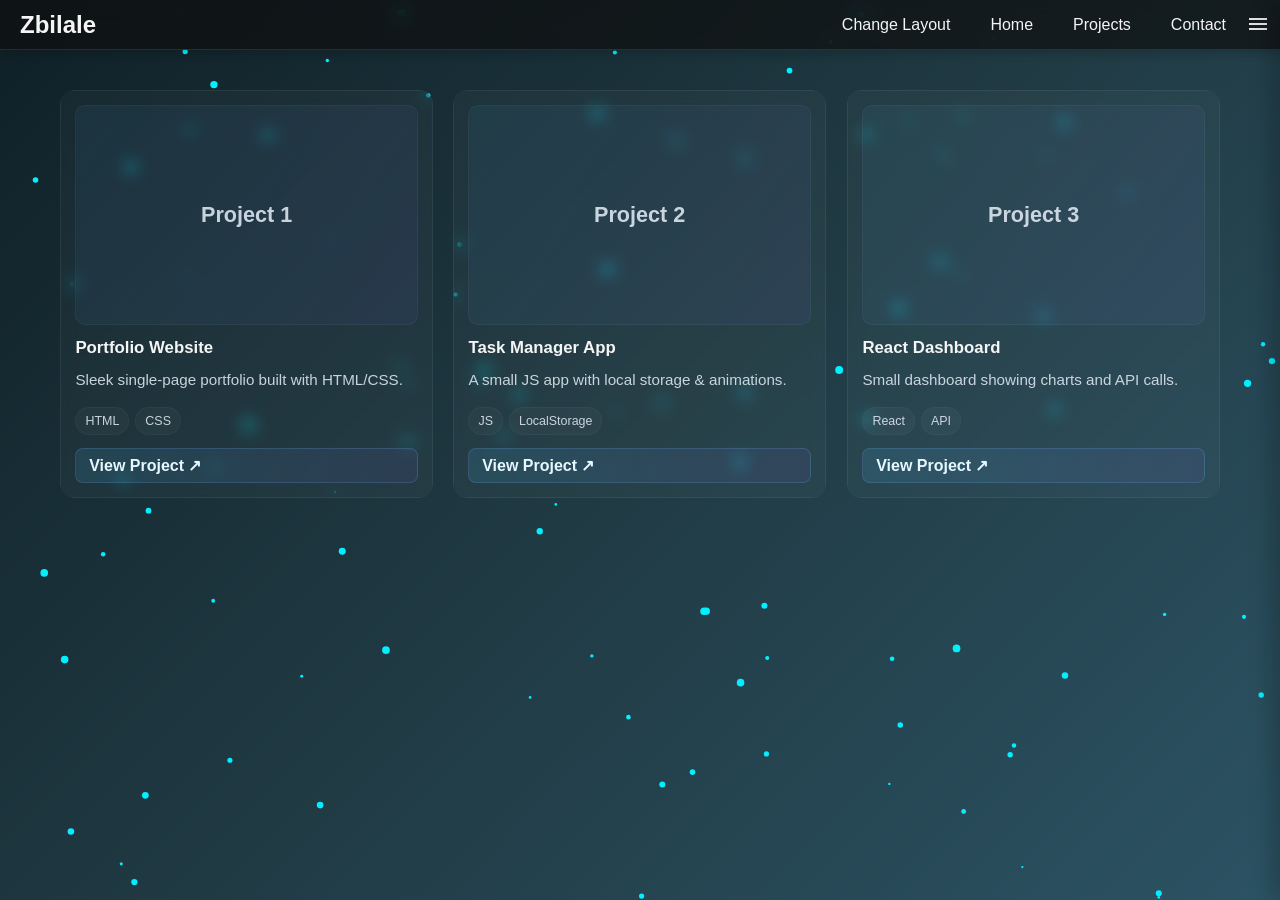
==== projects/grid.html @ d765d075 "Portfolio" ====
<!doctype html>
<html lang="en">
<head>
  <meta charset="utf-8" />
  <meta name="viewport" content="width=device-width,initial-scale=1" />
  <link rel="stylesheet" href="grid.css">
  <link rel="stylesheet" href="../nav.css">
  <link rel="stylesheet" href="../style.css">
  <title>My Projects</title>
  
</head>
<body>
  <canvas id="particles"></canvas>
  <div class="top-nav">
    <h2>Zbilale</h2>
    <ul>
      <li class="hideOnMobile"><a href="projects.html">Change Layout</a></li>
      <li class="hideOnMobile"><a href="../index.html">Home</a></li>
      <li class="hideOnMobile"><a href="projects/projects.html">Projects</a></li>
      <li class="hideOnMobile"><a href="contact/contact.html">Contact</a></li>
      <li>
        <button class="menu-btn" onclick="toggleSidebar()"><svg xmlns="http://www.w3.org/2000/svg" height="24px" viewBox="0 -960 960 960" width="24px" fill="#e3e3e3"><path d="M120-240v-80h720v80H120Zm0-200v-80h720v80H120Zm0-200v-80h720v80H120Z"/></svg></button>
      </li>
    </ul>
  </div>
  <div class="wrap">
      <div class="projects-grid" id="projectsGrid">
        <!-- Project 1 -->
        <article class="project-card">
          <a class="project-link" href="https://example.com/project1" target="_blank" rel="noopener noreferrer">
            <div class="project-inner" tabindex="0">
              <div class="project-thumb">Project 1</div>
              <h3 class="project-title">Portfolio Website</h3>
              <p class="project-desc">Sleek single-page portfolio built with HTML/CSS.</p>
              <div class="tags"><span class="tag">HTML</span><span class="tag">CSS</span></div>
              <span class="view-btn" aria-hidden="true">View Project ↗</span>
            </div>
          </a>
        </article>

        <!-- Project 2 -->
        <article class="project-card">
          <a class="project-link" href="https://example.com/project2" target="_blank" rel="noopener noreferrer">
            <div class="project-inner" tabindex="0">
              <div class="project-thumb">Project 2</div>
              <h3 class="project-title">Task Manager App</h3>
              <p class="project-desc">A small JS app with local storage & animations.</p>
              <div class="tags"><span class="tag">JS</span><span class="tag">LocalStorage</span></div>
              <span class="view-btn" aria-hidden="true">View Project ↗</span>
            </div>
          </a>
        </article>

        <!-- Project 3 -->
        <article class="project-card">
          <a class="project-link" href="https://example.com/project3" target="_blank" rel="noopener noreferrer">
            <div class="project-inner" tabindex="0">
              <div class="project-thumb">Project 3</div>
              <h3 class="project-title">React Dashboard</h3>
              <p class="project-desc">Small dashboard showing charts and API calls.</p>
              <div class="tags"><span class="tag">React</span><span class="tag">API</span></div>
              <span class="view-btn" aria-hidden="true">View Project ↗</span>
            </div>
          </a>
        </article>
    </section>
  </div>

  <!--sidebar-->
  <ul class="sidebar">
    <button class="close-btn" onclick="toggleSidebar()"><svg xmlns="http://www.w3.org/2000/svg" height="24px" viewBox="0 -960 960 960" width="24px" fill="#e3e3e3"><path d="m256-200-56-56 224-224-224-224 56-56 224 224 224-224 56 56-224 224 224 224-56 56-224-224-224 224Z"/></svg></button>
    <li class="hideOnMobile"><a href="projects.html">Change Layout</a></li>
    <li><a href="../index.html">Home</a></li>
    <li><a href="#">Projects</a></li>
    <li><a href="../contact/contact.html">Contact</a></li>
    
  </ul>
<script src="../script.js"></script>
<script src="grid.js"></script>
</body>
</html>
---- projects/grid.css ----
:root{
    --bg-dark: #0d1117;
    --card-bg: rgba(255,255,255,0.03);
    --accent-1: rgba(70,200,255,0.12);
    --accent-2: rgba(150,100,255,0.08);
    --text: #e6eef8;
    --muted: rgba(230,238,248,0.85);
    --gap: 1.25rem;
}

/* page layout */
html,body{height:100%; margin:0; font-family: "Nunito Sans", system-ui, sans-serif; background:
    radial-gradient(circle at 10% 10%, rgba(0,191,255,0.06), transparent 15%),
    radial-gradient(circle at 90% 90%, rgba(138,43,226,0.05), transparent 20%),
    var(--bg-dark);
    color:var(--text);
}

.wrap{max-width:1200px; margin:40px auto; padding:0 20px;}

h1{margin:0 0 12px 0; font-size:1.6rem; letter-spacing:0.6px}
.lead{color:var(--muted); margin-bottom:1.6rem; font-size:0.95rem}

/* projects section */
.projects-section{padding:1rem 0 3rem}
.section-title{font-size:1.4rem; margin-bottom:0.5rem}

.projects-grid {
    display: grid;
    grid-template-columns: repeat(auto-fit, minmax(300px, 1fr));
    gap: var(--gap);
}

.project-card {
    border-radius: 14px;
    overflow: hidden;
    transition: transform .25s ease, box-shadow .25s ease;
    /* slight parent movement on hover */
    will-change: transform;
}
.project-card:focus-within { outline: 2px solid rgba(70,200,255,0.12); outline-offset: 4px; }

/* inner content (this is what animates in) */
.project-inner{
    background: var(--card-bg);
    padding: 0.9rem;
    border-radius: 12px;
    border: 1px solid rgba(255,255,255,0.06);
    backdrop-filter: blur(8px);
    box-shadow: 0 6px 18px rgba(0,0,0,0.5);
    display:flex;
    flex-direction:column;
    gap:0.8rem;

    /* start hidden / down */
    opacity: 0;
    transform: translateY(40px);
    transition: transform .6s cubic-bezier(.2,.9,.2,1), opacity .6s ease;
    will-change: transform, opacity;
}

/* "shown" state toggled by JS */
.project-inner.show{
    opacity: 1;
    transform: translateY(0);
}

/* thumbnail (big) */
.project-thumb{
    height: 220px;
    border-radius: 10px;
    display:block;
    overflow:hidden;
    border: 1px solid rgba(255,255,255,0.04);
    background: linear-gradient(120deg, rgba(70,200,255,0.06), rgba(150,100,255,0.06));
    display:flex;
    align-items:center;
    justify-content:center;
    color:var(--muted);
    font-weight:700;
    font-size:1.35rem;
}

.project-title{ margin:0; font-size:1.05rem }
.project-desc{ margin:0; color:var(--muted); font-size:0.95rem }
.tags{ margin-top:6px }
.tag{
    display:inline-block; margin-right:6px; padding:6px 9px; border-radius:999px;
    font-size:0.78rem; background: rgba(255,255,255,0.03);
    border:1px solid rgba(255,255,255,0.03);
    color:var(--muted);
}

/* button like link */
.view-btn{
    margin-top:auto;
    display:inline-block;
    padding:.45rem .8rem;
    border-radius:8px;
    background: linear-gradient(90deg, var(--accent-1), var(--accent-2));
    color: #e6f7ff;
    text-decoration:none;
    font-weight:700;
    border: 1px solid rgba(120,180,255,0.18);
    transition: transform .18s ease, box-shadow .18s ease;
}

.view-btn:hover{ transform: translateY(-4px); box-shadow: 0 10px 30px rgba(70,200,255,0.06); }

/* parent hover effect separate from the inner animation to avoid transform conflict */
.project-card:hover { transform: translateY(-8px); box-shadow: 0 20px 40px rgba(0,0,0,0.55); }
.project-link{ color:inherit; text-decoration:none; display:block; }

/* small-screen tweaks */
@media (max-width:420px){
    .project-thumb{ height:150px }
    .projects-grid{ gap: 0.9rem }
}

/* Accessibility - reduce motion */
@media (prefers-reduced-motion: reduce){
    .project-inner { transition: none; transform:none; opacity:1; }
}

/* Replay button styling */
.controls { margin-top:1.2rem; display:flex; gap:10px; align-items:center }
.btn-ghost {
    background:transparent; color:var(--muted); border:1px dashed rgba(255,255,255,0.06);
    padding:.45rem .8rem; border-radius:8px; cursor:pointer;
}
---- nav.css ----
.top-nav {
  display: flex;
  justify-content: space-between;
  align-items: center;
  background-color: rgba(15, 15, 15, 0.7);
  backdrop-filter: blur(10px);
  border-bottom: 1px solid rgba(255,255,255,0.1);
  height: 50px;
  padding: 0 20px;
  box-shadow: 3px 3px 10px rgba(0,0,0,0.2);
}

.top-nav ul {
  display: flex;
  list-style: none;
}

.top-nav li a {
  display: flex;
  align-items: center;
  padding: 0 20px;
  height: 50px;
  text-decoration: none;
  color: whitesmoke;
  transition: 0.2s;
}

.top-nav li a:hover {
  background-color: #00474f;
  
}


.sidebar {
  position: fixed;
  top: 0;
  right: -250px;
  height: 100vh;
  width: 250px;
  background: rgba(15, 15, 15, 0.7);
  backdrop-filter: blur(10px);
  border-left: 1px solid rgba(255,255,255,0.1);
  box-shadow: -10px 0 20px rgba(0,0,0,0.2);
  display: flex;
  flex-direction: column;
  list-style: none;
  transition: right 0.4s ease;
  padding-top: 0%;
}

.sidebar.active {
  right: 0;
}

.sidebar li a {
  display: block;
  padding: 15px 20px;
  text-decoration: none;
  color: whitesmoke;
  transition: 0.2s;
}

.sidebar li a:hover {
  background-color: #00474f;
  transition: 0.3s;
}

.container {
  width: 900px;
  height: 300px;
  margin: auto;
  margin-top: 300px;
}

.glass {
  background: linear-gradient(135deg, rgba(255, 255, 255, 0.1), rgba(255, 255, 255, 0));
  backdrop-filter: blur(10px);
  -webkit-backdrop-filter: blur(10px);
  border-radius: 20px;
  border: 2px solid rgba(255, 255, 255, 0.2);
  box-shadow: 0 4px 30px rgba(0, 0, 0, 0.1);
  padding: 20px;
  height: 400PX;
  display: flex;
  flex-direction: column;
  align-items: center;

}

h1{
    font-size: 70px;
    margin-right: 200px;
}

h3{
    margin-top: 30px;
    margin-right: 436px;
    font-size: 25px;
}

@media(max-width: 800px){
  .hideOnMobile {
    display: none;
  }
}
@media(max-width: 400px){
  .sidebar {
    width: 100%;
  }
}

.menu-btn {
  background: none;
  border: none;
  color: white;
  font-size: 22px;
  cursor: pointer;
  margin-top: 12px;
  margin-right: -10px;
}
.menu-btn svg{
  transition: transform 0.5s cubic-bezier(0.25, 1.25, 0.5, 1);
}
.menu-btn:hover svg{
  transform: scale(1.3);
}

.close-btn {
  display: inline-block;
  align-self: flex-end;
  margin: 10px;
  background: none;
  border: none;
  cursor: pointer;
  padding: 0;
}

.close-btn svg{
  transition: transform 0.5s cubic-bezier(0.25, 1.25, 0.5, 1);
  transform-origin: center;
  transform-box: fill-box;
}

.close-btn:hover svg{
  transform: rotate(90deg) scale(1.5);
}
---- style.css ----
* {
  margin: 0;
  padding: 0;
  box-sizing: border-box;
}

body {
  min-height: 100vh;
  background: linear-gradient(135deg, #0f2027, #203a43, #2c5364);
  background-size: cover;
  background-repeat: no-repeat;
  background-position: center;
  font-family: 'Nunito Sans', sans-serif;
  color: whitesmoke;
}
/*button*/
.btn {
  display: block;
  padding:  0.7em 1em;
  background: transparent;
  outline: none;
  border: 0;
  color: #2a7fd2;
  letter-spacing: 0.1em;
  font-family: monospace;
  font-size: 17px;
  font-weight: bold;
  cursor: pointer;
  z-index: 1;
  margin-top: 50px;
}

.cube {
  position: relative;
  transition: all 0.5s;
}

.cube .bg-top {
  position: absolute;
  height: 10px;
  background: #2a7fd2;
  bottom: 100%;
  left: 5px;
  right: -5px;
  transform: skew(-45deg, 0);
  margin: 0;
  transition: all 0.4s;
}

.cube .bg-top .bg-inner {
  bottom: 0;
}

.cube .bg {
  position: absolute;
  left: 0;
  bottom: 0;
  top: 0;
  right: 0;
  background: #2a7fd2;
  transition: all 0.4s;
}

.cube .bg-right {
  position: absolute;
  background: #2a7fd2;
  top: -5px;
  z-index: 0;
  bottom: 5px;
  width: 10px;
  left: 100%;
  transform: skew(0, -45deg);
  transition: all 0.4s;
}

.cube .bg-right .bg-inner {
  left: 0;
}

.cube .bg-inner {
  background: #28282d;
  position: absolute;
  left: 2px;
  right: 2px;
  top: 2px;
  bottom: 2px;
}

.cube .text {
  position: relative;
  transition: all 0.4s;
}

.cube:hover .bg-inner {
  background: #2a7fd2;
  transition: all 0.4s;
}

.cube:hover .text {
  color: #28282d;
  transition: all 0.4s;
}

.cube:hover .bg-right,
.cube:hover .bg,
.cube:hover .bg-top {
  background: #28282d;
}

.cube:active {
  z-index: 9999;
  animation: bounce 0.1s linear;
}

@keyframes bounce {
  50% {
    transform: scale(0.9);
  }
}
/*particles*/
#particles {
  position: fixed;
  top: 0;
  left: 0;
  width: 100%;
  height: 100%;
  z-index: 0;
}

/*glass animation*/
@keyframes fadeSlideUp {
  0% {
    opacity: 0;
    transform: translateY(40px);
    filter: blur(10px);
  }
  100% {
    opacity: 1;
    transform: translateY(0);
    filter: blur(0);
  }
}

.glass {
  animation: fadeSlideUp 1.5s ease-in-out both;
  opacity: 0; 
}
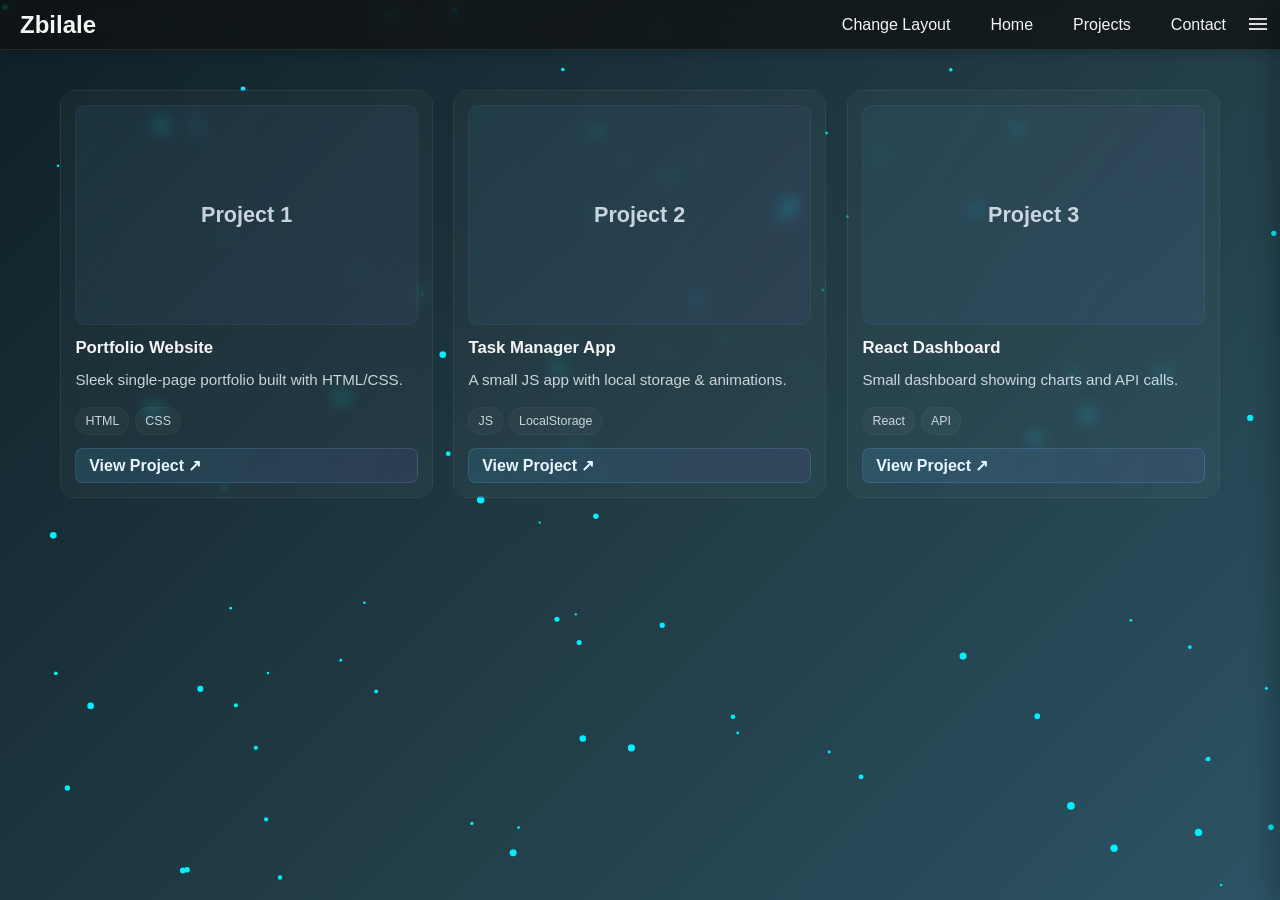
==== commit 8adbf1c6: "this is the new version" ====
--- a/projects/grid.html
+++ b/projects/grid.html
@@ -69,7 +69,7 @@
   <!--sidebar-->
   <ul class="sidebar">
     <button class="close-btn" onclick="toggleSidebar()"><svg xmlns="http://www.w3.org/2000/svg" height="24px" viewBox="0 -960 960 960" width="24px" fill="#e3e3e3"><path d="m256-200-56-56 224-224-224-224 56-56 224 224 224-224 56 56-224 224 224 224-56 56-224-224-224 224Z"/></svg></button>
-    <li class="hideOnMobile"><a href="projects.html">Change Layout</a></li>
+    <li><a href="projects.html">Change Layout</a></li>
     <li><a href="../index.html">Home</a></li>
     <li><a href="#">Projects</a></li>
     <li><a href="../contact/contact.html">Contact</a></li>
--- a/projects/grid.css
+++ b/projects/grid.css
@@ -9,7 +9,9 @@
 }
 
 /* page layout */
-html,body{height:100%; margin:0; font-family: "Nunito Sans", system-ui, sans-serif; background:
+html,body{
+    height:100%; margin:0; font-family: "Nunito Sans", system-ui, sans-serif; 
+    background:
     radial-gradient(circle at 10% 10%, rgba(0,191,255,0.06), transparent 15%),
     radial-gradient(circle at 90% 90%, rgba(138,43,226,0.05), transparent 20%),
     var(--bg-dark);
@@ -108,7 +110,7 @@
 .view-btn:hover{ transform: translateY(-4px); box-shadow: 0 10px 30px rgba(70,200,255,0.06); }
 
 /* parent hover effect separate from the inner animation to avoid transform conflict */
-.project-card:hover { transform: translateY(-8px); box-shadow: 0 20px 40px rgba(0,0,0,0.55); }
+.project-card:hover { transform: translateY(-8px); box-shadow: 0 20px 40px rgba(70,200,255,0.25); }
 .project-link{ color:inherit; text-decoration:none; display:block; }
 
 /* small-screen tweaks */
--- a/nav.css
+++ b/nav.css
@@ -98,16 +98,7 @@
     font-size: 25px;
 }
 
-@media(max-width: 800px){
-  .hideOnMobile {
-    display: none;
-  }
-}
-@media(max-width: 400px){
-  .sidebar {
-    width: 100%;
-  }
-}
+
 
 .menu-btn {
   background: none;
@@ -143,4 +134,14 @@
 
 .close-btn:hover svg{
   transform: rotate(90deg) scale(1.5);
+}
+@media(max-width: 800px){
+  .hideOnMobile {
+    display: none;
+  }
+}
+@media(max-width: 400px){
+  .sidebar {
+    width: 100%;
+  }
 }
--- a/style.css
+++ b/style.css
@@ -6,12 +6,15 @@
 
 body {
   min-height: 100vh;
-  background: linear-gradient(135deg, #0f2027, #203a43, #2c5364);
+  background: linear-gradient(135deg, #0f2027, #203a43, #2c5364) fixed;
   background-size: cover;
   background-repeat: no-repeat;
   background-position: center;
   font-family: 'Nunito Sans', sans-serif;
   color: whitesmoke;
+}
+body::-webkit-scrollbar {
+  display: none;
 }
 /*button*/
 .btn {
@@ -146,3 +149,6 @@
   opacity: 0; 
 }
 
+footer{
+  background-color: yellow;
+}
